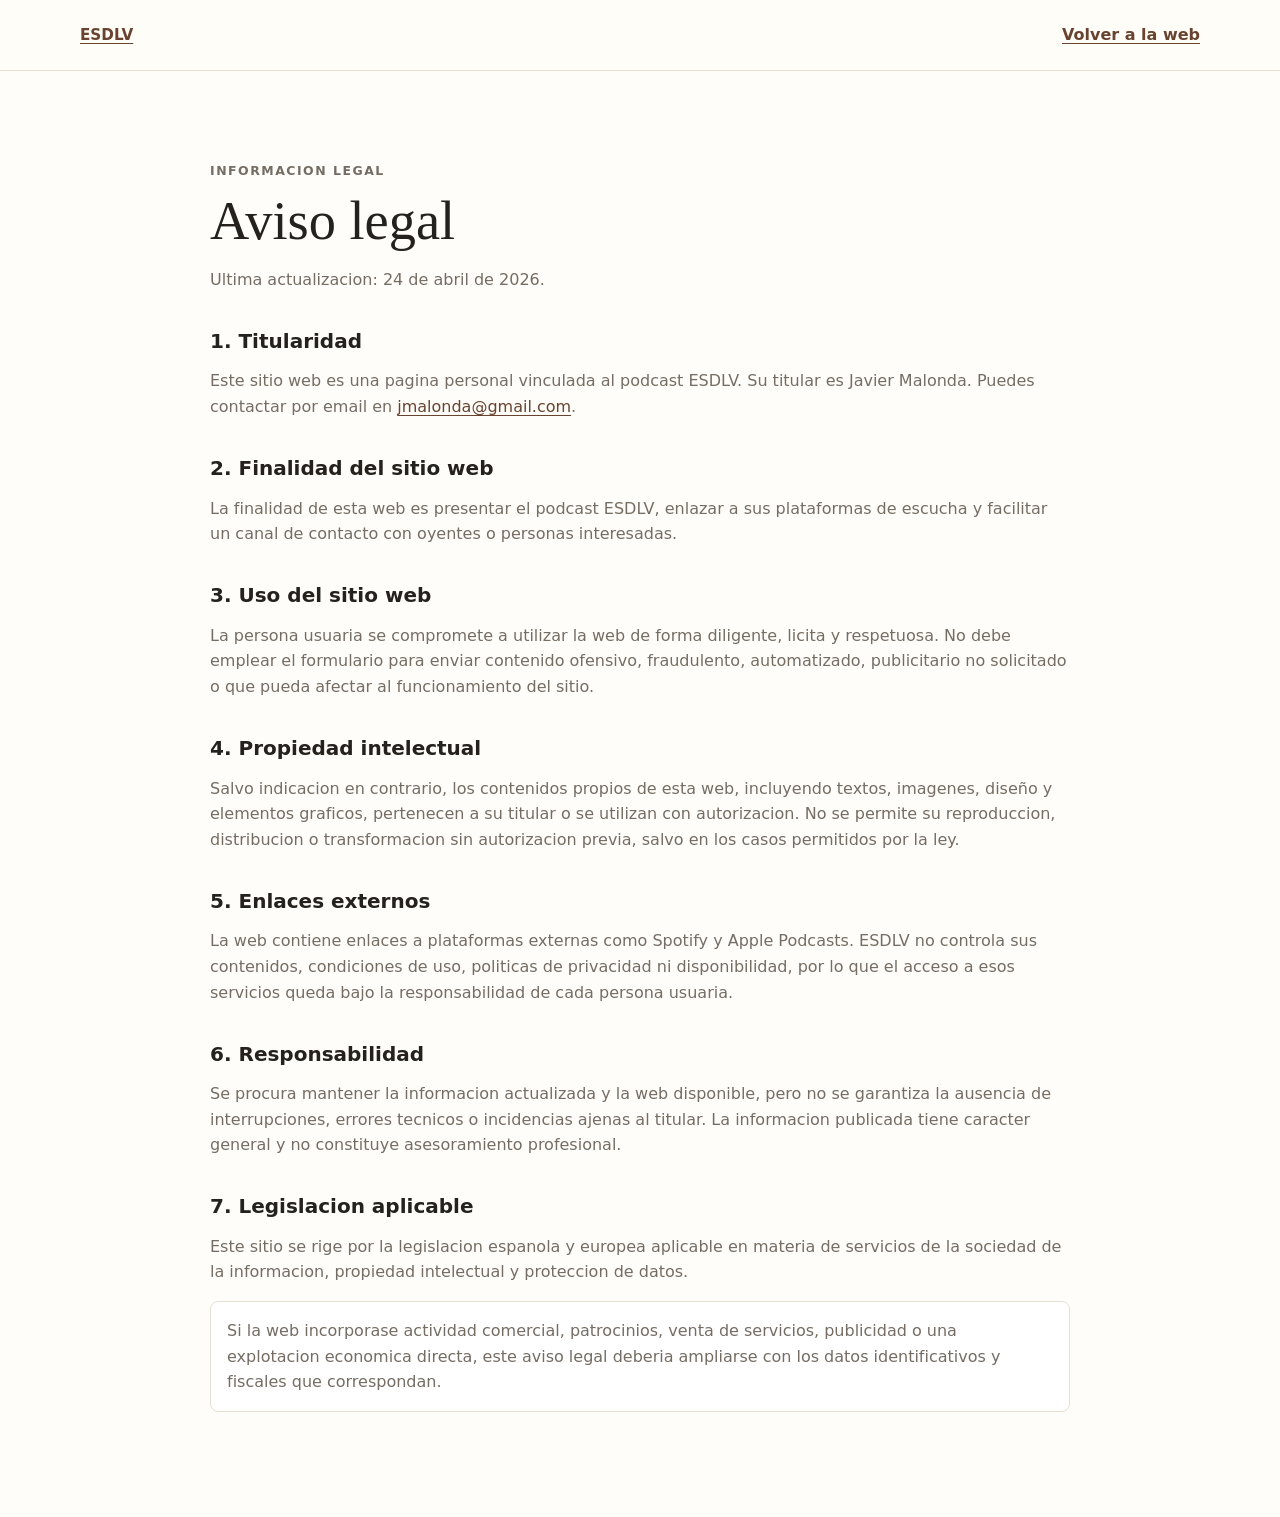
==== aviso-legal.html @ 12445daa "Add legal pages" ====
<!doctype html>
<html lang="es">
  <head>
    <meta charset="utf-8">
    <meta name="viewport" content="width=device-width, initial-scale=1">
    <meta name="description" content="Aviso legal de ESDLV.">
    <title>Aviso legal | ESDLV</title>
    <link rel="stylesheet" href="styles.css">
  </head>
  <body class="legal-page">
    <header class="legal-header">
      <div class="section-inner">
        <a class="brand" href="index.html">ESDLV</a>
        <a class="legal-back" href="index.html">Volver a la web</a>
      </div>
    </header>

    <main class="legal-main">
      <article class="legal-content">
        <p class="eyebrow">Informacion legal</p>
        <h1>Aviso legal</h1>
        <p>Ultima actualizacion: 24 de abril de 2026.</p>

        <h2>1. Titularidad</h2>
        <p>Este sitio web es una pagina personal vinculada al podcast ESDLV. Su titular es Javier Malonda. Puedes contactar por email en <a href="mailto:jmalonda@gmail.com">jmalonda@gmail.com</a>.</p>

        <h2>2. Finalidad del sitio web</h2>
        <p>La finalidad de esta web es presentar el podcast ESDLV, enlazar a sus plataformas de escucha y facilitar un canal de contacto con oyentes o personas interesadas.</p>

        <h2>3. Uso del sitio web</h2>
        <p>La persona usuaria se compromete a utilizar la web de forma diligente, licita y respetuosa. No debe emplear el formulario para enviar contenido ofensivo, fraudulento, automatizado, publicitario no solicitado o que pueda afectar al funcionamiento del sitio.</p>

        <h2>4. Propiedad intelectual</h2>
        <p>Salvo indicacion en contrario, los contenidos propios de esta web, incluyendo textos, imagenes, diseño y elementos graficos, pertenecen a su titular o se utilizan con autorizacion. No se permite su reproduccion, distribucion o transformacion sin autorizacion previa, salvo en los casos permitidos por la ley.</p>

        <h2>5. Enlaces externos</h2>
        <p>La web contiene enlaces a plataformas externas como Spotify y Apple Podcasts. ESDLV no controla sus contenidos, condiciones de uso, politicas de privacidad ni disponibilidad, por lo que el acceso a esos servicios queda bajo la responsabilidad de cada persona usuaria.</p>

        <h2>6. Responsabilidad</h2>
        <p>Se procura mantener la informacion actualizada y la web disponible, pero no se garantiza la ausencia de interrupciones, errores tecnicos o incidencias ajenas al titular. La informacion publicada tiene caracter general y no constituye asesoramiento profesional.</p>

        <h2>7. Legislacion aplicable</h2>
        <p>Este sitio se rige por la legislacion espanola y europea aplicable en materia de servicios de la sociedad de la informacion, propiedad intelectual y proteccion de datos.</p>

        <p class="legal-note">Si la web incorporase actividad comercial, patrocinios, venta de servicios, publicidad o una explotacion economica directa, este aviso legal deberia ampliarse con los datos identificativos y fiscales que correspondan.</p>
      </article>
    </main>
  </body>
</html>
---- styles.css ----
:root {
  --bg: #fffdf9;
  --surface: #ffffff;
  --ink: #25211d;
  --muted: #756d64;
  --line: #e8dfd3;
  --accent: #8f5f43;
  --accent-dark: #68432f;
  --focus: #2f6f9f;
  --shadow: 0 18px 55px rgba(58, 42, 29, 0.09);
  color-scheme: light;
}

* {
  box-sizing: border-box;
}

html {
  scroll-behavior: smooth;
}

body {
  margin: 0;
  background: var(--bg);
  color: var(--ink);
  font-family: Inter, ui-sans-serif, system-ui, -apple-system, BlinkMacSystemFont, "Segoe UI", sans-serif;
  line-height: 1.6;
  text-rendering: optimizeLegibility;
}

img {
  display: block;
  max-width: 100%;
}

a {
  color: inherit;
  text-decoration: none;
}

:focus-visible {
  outline: 3px solid var(--focus);
  outline-offset: 3px;
}

.skip-link {
  position: absolute;
  left: 1rem;
  top: 1rem;
  z-index: 20;
  transform: translateY(-160%);
  background: var(--ink);
  color: #fff;
  padding: 0.65rem 0.85rem;
  border-radius: 0.35rem;
}

.skip-link:focus {
  transform: translateY(0);
}

.site-header {
  background: var(--bg);
}

.top-nav {
  position: sticky;
  top: 0;
  z-index: 10;
  display: flex;
  align-items: center;
  justify-content: space-between;
  gap: 1rem;
  min-height: 72px;
  padding: 0 6vw;
  background: rgba(255, 253, 249, 0.88);
  border-bottom: 1px solid rgba(232, 223, 211, 0.8);
  backdrop-filter: blur(18px);
}

.brand {
  font-size: 0.95rem;
  font-weight: 700;
  letter-spacing: 0;
}

.nav-links {
  display: flex;
  align-items: center;
  gap: clamp(0.75rem, 2vw, 1.6rem);
  color: var(--muted);
  font-size: 0.95rem;
}

.nav-links a {
  padding: 0.45rem 0;
  transition: color 160ms ease;
}

.nav-links a:hover {
  color: var(--ink);
}

.hero-image-wrap {
  width: 100%;
  min-height: clamp(280px, 45vw, 680px);
  background:
    linear-gradient(135deg, rgba(143, 95, 67, 0.18), rgba(47, 111, 159, 0.12)),
    #f5efe7;
  overflow: hidden;
}

.hero-image {
  width: 100%;
  height: clamp(280px, 45vw, 680px);
  object-fit: cover;
  object-position: center;
}

.section {
  padding: clamp(4.5rem, 9vw, 8rem) 6vw;
  scroll-margin-top: 88px;
}

.section-inner {
  width: min(1120px, 100%);
  margin: 0 auto;
}

.narrow {
  width: min(760px, 100%);
  text-align: center;
}

.eyebrow {
  margin: 0 0 0.7rem;
  color: var(--accent);
  font-size: 0.78rem;
  font-weight: 700;
  letter-spacing: 0.12em;
  text-transform: uppercase;
}

h1,
h2 {
  margin: 0;
  color: var(--ink);
  font-family: Georgia, "Times New Roman", serif;
  font-weight: 500;
  line-height: 1.08;
}

h1 {
  font-size: clamp(2.2rem, 6vw, 4rem);
}

h2 {
  font-size: clamp(2rem, 5vw, 3.25rem);
}

.section-copy {
  max-width: 44rem;
  margin: 1rem auto 0;
  color: var(--muted);
  font-size: clamp(1rem, 2vw, 1.13rem);
}

.podcast-links {
  display: flex;
  flex-wrap: wrap;
  justify-content: center;
  gap: 0.85rem;
  margin-top: 2.2rem;
}

.platform-button,
.submit-button {
  display: inline-flex;
  align-items: center;
  justify-content: center;
  min-height: 48px;
  border: 1px solid transparent;
  border-radius: 0.45rem;
  font: inherit;
  font-weight: 700;
  cursor: pointer;
  transition: transform 160ms ease, box-shadow 160ms ease, background 160ms ease, color 160ms ease;
}

.platform-button {
  min-width: 164px;
  padding: 0.75rem 1.15rem;
  background: var(--surface);
  border-color: var(--line);
  box-shadow: 0 10px 28px rgba(58, 42, 29, 0.06);
}

.platform-button:hover,
.submit-button:hover {
  transform: translateY(-1px);
  box-shadow: var(--shadow);
}

.spotify:hover {
  color: #0f7d3c;
}

.apple:hover {
  color: #7a4aa3;
}

.youtube:hover {
  color: #b42318;
}

.contact-section {
  background: #f7f1e9;
}

.contact-layout {
  display: grid;
  grid-template-columns: minmax(0, 0.9fr) minmax(300px, 1.1fr);
  gap: clamp(2rem, 6vw, 5rem);
  align-items: start;
}

.contact-layout .section-copy {
  margin-left: 0;
}

.contact-form {
  display: grid;
  gap: 1rem;
  padding: clamp(1.25rem, 3vw, 2rem);
  background: var(--surface);
  border: 1px solid var(--line);
  border-radius: 0.5rem;
  box-shadow: var(--shadow);
}

.field {
  display: grid;
  gap: 0.4rem;
}

label {
  color: var(--ink);
  font-size: 0.92rem;
  font-weight: 700;
}

input,
textarea {
  width: 100%;
  border: 1px solid #d9cec1;
  border-radius: 0.4rem;
  background: #fff;
  color: var(--ink);
  font: inherit;
  padding: 0.85rem 0.95rem;
}

textarea {
  resize: vertical;
}

.legal-consent {
  display: grid;
  grid-template-columns: 1.1rem 1fr;
  gap: 0.65rem;
  align-items: start;
  color: var(--muted);
  font-size: 0.9rem;
  font-weight: 500;
  line-height: 1.45;
}

.legal-consent input {
  width: 1.1rem;
  height: 1.1rem;
  margin: 0.17rem 0 0;
  accent-color: var(--accent);
}

.legal-consent a,
.legal-links a,
.legal-page a {
  color: var(--accent-dark);
  text-decoration: underline;
  text-decoration-thickness: 1px;
  text-underline-offset: 0.18em;
}

input:invalid:not(:placeholder-shown),
textarea:invalid:not(:placeholder-shown) {
  border-color: #b54708;
}

.honeypot {
  position: absolute;
  left: -9999px;
  width: 1px;
  height: 1px;
  overflow: hidden;
}

.submit-button {
  width: 100%;
  margin-top: 0.25rem;
  padding: 0.85rem 1rem;
  background: var(--accent);
  color: #fff;
}

.submit-button:disabled {
  cursor: wait;
  opacity: 0.72;
  transform: none;
  box-shadow: none;
}

.form-status {
  min-height: 1.5rem;
  margin: 0;
  color: var(--muted);
  font-size: 0.95rem;
}

.form-status.success {
  color: #176b3a;
}

.form-status.error {
  color: #b42318;
}

.site-footer {
  padding: 1.6rem 6vw;
  background: var(--ink);
  color: rgba(255, 255, 255, 0.78);
}

.footer-inner {
  display: flex;
  align-items: center;
  justify-content: space-between;
  gap: 1rem;
}

.footer-inner p {
  margin: 0;
  color: #fff;
  font-weight: 700;
}

.legal-links {
  display: flex;
  flex-wrap: wrap;
  justify-content: flex-end;
  gap: 0.7rem 1.2rem;
  font-size: 0.9rem;
}

.site-footer .legal-links a {
  color: rgba(255, 255, 255, 0.78);
}

.legal-page {
  background: var(--bg);
}

.legal-header {
  padding: 1.4rem 6vw;
  border-bottom: 1px solid var(--line);
  background: rgba(255, 253, 249, 0.92);
}

.legal-header .section-inner {
  display: flex;
  align-items: center;
  justify-content: space-between;
  gap: 1rem;
}

.legal-back {
  color: var(--muted);
  font-weight: 700;
}

.legal-main {
  padding: clamp(3.5rem, 7vw, 6rem) 6vw;
}

.legal-content {
  width: min(860px, 100%);
  margin: 0 auto;
}

.legal-content h1 {
  margin-bottom: 0.7rem;
  font-size: clamp(2.1rem, 5vw, 3.4rem);
}

.legal-content h2 {
  margin-top: 2.4rem;
  font-family: Inter, ui-sans-serif, system-ui, -apple-system, BlinkMacSystemFont, "Segoe UI", sans-serif;
  font-size: 1.25rem;
  font-weight: 800;
}

.legal-content p,
.legal-content li {
  color: var(--muted);
}

.legal-content ul {
  padding-left: 1.2rem;
}

.legal-note {
  padding: 1rem;
  border: 1px solid var(--line);
  border-radius: 0.5rem;
  background: var(--surface);
}

@media (max-width: 760px) {
  .top-nav {
    min-height: 64px;
    padding: 0 1.1rem;
  }

  .brand {
    max-width: 8rem;
    overflow: hidden;
    text-overflow: ellipsis;
    white-space: nowrap;
  }

  .nav-links {
    gap: 0.8rem;
    font-size: 0.9rem;
  }

  .hero-image,
  .hero-image-wrap {
    height: 58vh;
    min-height: 340px;
  }

  .section {
    padding: 4rem 1.1rem;
  }

  .podcast-links {
    display: grid;
  }

  .platform-button {
    width: 100%;
  }

  .contact-layout {
    grid-template-columns: 1fr;
  }

  .footer-inner,
  .legal-header .section-inner {
    align-items: flex-start;
    flex-direction: column;
  }

  .legal-links {
    justify-content: flex-start;
  }
}

@media (prefers-reduced-motion: reduce) {
  html {
    scroll-behavior: auto;
  }

  *,
  *::before,
  *::after {
    transition-duration: 0.01ms !important;
    scroll-behavior: auto !important;
  }
}
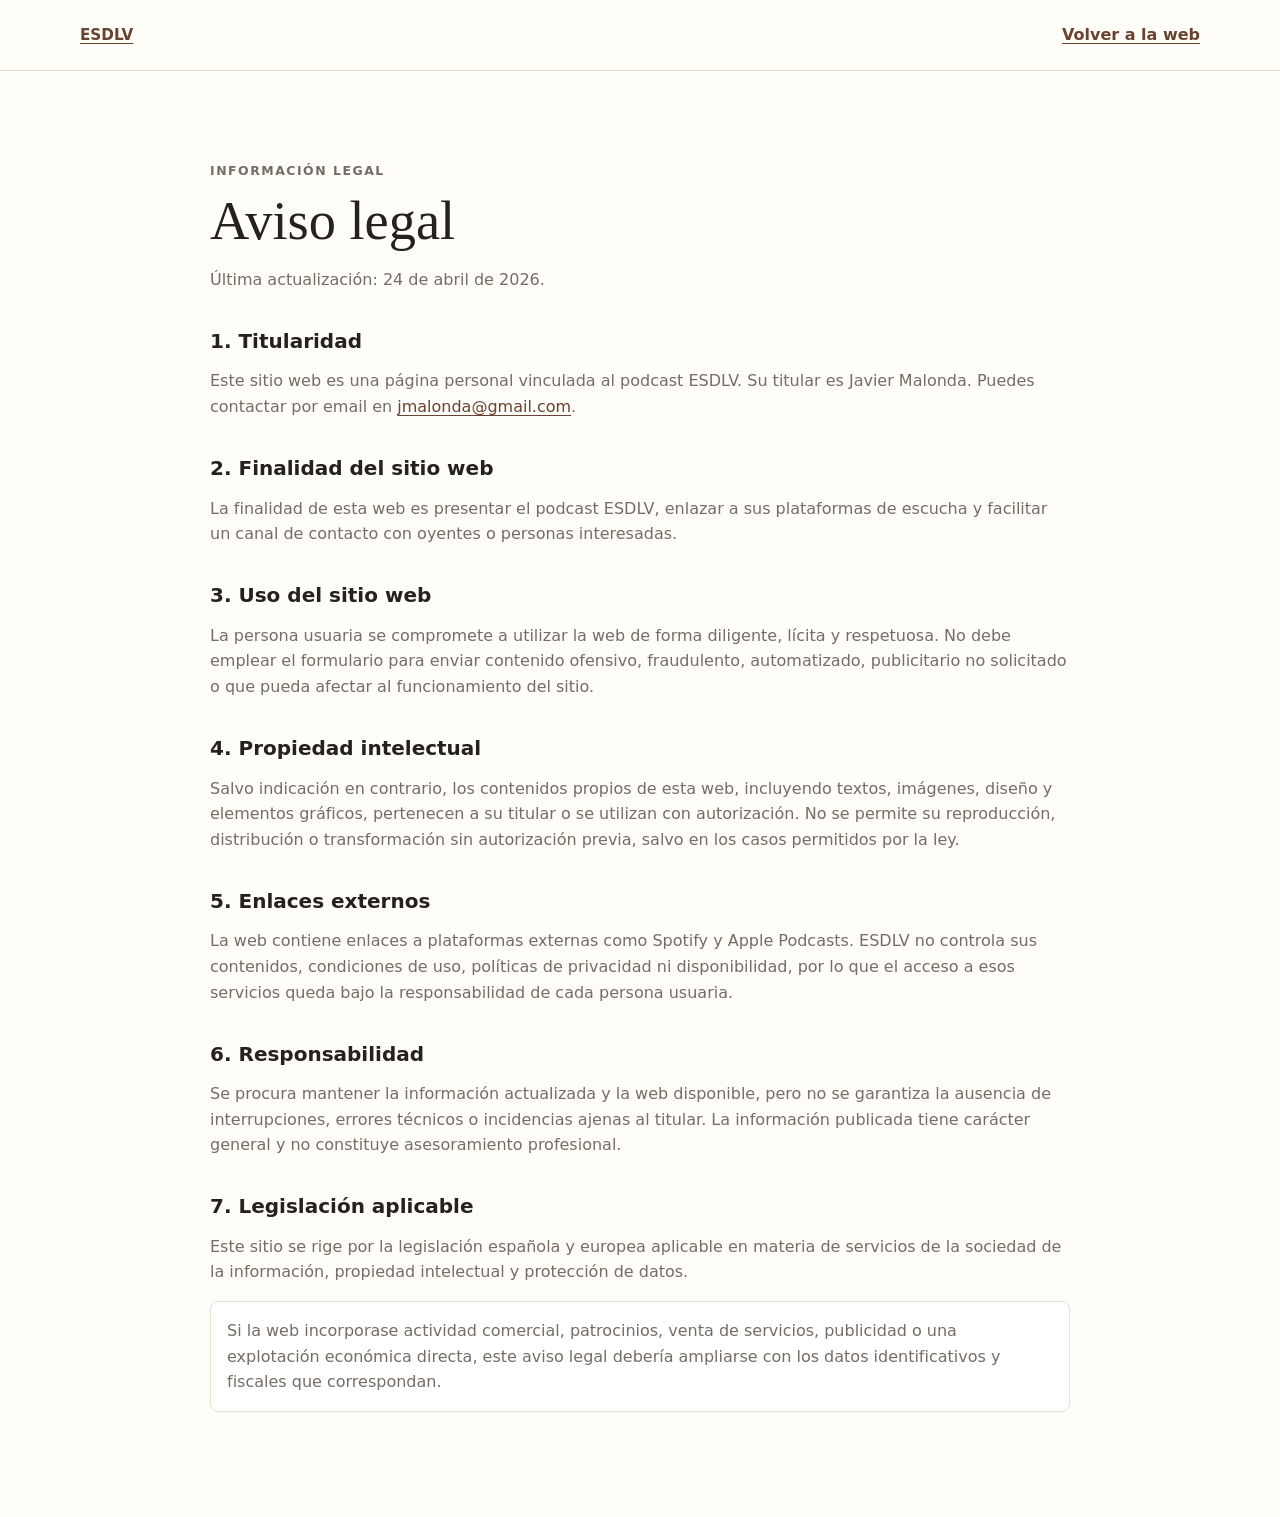
==== commit 42b336de: "Correct Spanish accents and copy" ====
--- a/aviso-legal.html
+++ b/aviso-legal.html
@@ -5,6 +5,7 @@
     <meta name="viewport" content="width=device-width, initial-scale=1">
     <meta name="description" content="Aviso legal de ESDLV.">
     <title>Aviso legal | ESDLV</title>
+    <link rel="icon" href="assets/favicon.svg" type="image/svg+xml">
     <link rel="stylesheet" href="styles.css">
   </head>
   <body class="legal-page">
@@ -17,32 +18,32 @@
 
     <main class="legal-main">
       <article class="legal-content">
-        <p class="eyebrow">Informacion legal</p>
+        <p class="eyebrow">Información legal</p>
         <h1>Aviso legal</h1>
-        <p>Ultima actualizacion: 24 de abril de 2026.</p>
+        <p>Última actualización: 24 de abril de 2026.</p>
 
         <h2>1. Titularidad</h2>
-        <p>Este sitio web es una pagina personal vinculada al podcast ESDLV. Su titular es Javier Malonda. Puedes contactar por email en <a href="mailto:jmalonda@gmail.com">jmalonda@gmail.com</a>.</p>
+        <p>Este sitio web es una página personal vinculada al podcast ESDLV. Su titular es Javier Malonda. Puedes contactar por email en <a href="mailto:jmalonda@gmail.com">jmalonda@gmail.com</a>.</p>
 
         <h2>2. Finalidad del sitio web</h2>
         <p>La finalidad de esta web es presentar el podcast ESDLV, enlazar a sus plataformas de escucha y facilitar un canal de contacto con oyentes o personas interesadas.</p>
 
         <h2>3. Uso del sitio web</h2>
-        <p>La persona usuaria se compromete a utilizar la web de forma diligente, licita y respetuosa. No debe emplear el formulario para enviar contenido ofensivo, fraudulento, automatizado, publicitario no solicitado o que pueda afectar al funcionamiento del sitio.</p>
+        <p>La persona usuaria se compromete a utilizar la web de forma diligente, lícita y respetuosa. No debe emplear el formulario para enviar contenido ofensivo, fraudulento, automatizado, publicitario no solicitado o que pueda afectar al funcionamiento del sitio.</p>
 
         <h2>4. Propiedad intelectual</h2>
-        <p>Salvo indicacion en contrario, los contenidos propios de esta web, incluyendo textos, imagenes, diseño y elementos graficos, pertenecen a su titular o se utilizan con autorizacion. No se permite su reproduccion, distribucion o transformacion sin autorizacion previa, salvo en los casos permitidos por la ley.</p>
+        <p>Salvo indicación en contrario, los contenidos propios de esta web, incluyendo textos, imágenes, diseño y elementos gráficos, pertenecen a su titular o se utilizan con autorización. No se permite su reproducción, distribución o transformación sin autorización previa, salvo en los casos permitidos por la ley.</p>
 
         <h2>5. Enlaces externos</h2>
-        <p>La web contiene enlaces a plataformas externas como Spotify y Apple Podcasts. ESDLV no controla sus contenidos, condiciones de uso, politicas de privacidad ni disponibilidad, por lo que el acceso a esos servicios queda bajo la responsabilidad de cada persona usuaria.</p>
+        <p>La web contiene enlaces a plataformas externas como Spotify y Apple Podcasts. ESDLV no controla sus contenidos, condiciones de uso, políticas de privacidad ni disponibilidad, por lo que el acceso a esos servicios queda bajo la responsabilidad de cada persona usuaria.</p>
 
         <h2>6. Responsabilidad</h2>
-        <p>Se procura mantener la informacion actualizada y la web disponible, pero no se garantiza la ausencia de interrupciones, errores tecnicos o incidencias ajenas al titular. La informacion publicada tiene caracter general y no constituye asesoramiento profesional.</p>
+        <p>Se procura mantener la información actualizada y la web disponible, pero no se garantiza la ausencia de interrupciones, errores técnicos o incidencias ajenas al titular. La información publicada tiene carácter general y no constituye asesoramiento profesional.</p>
 
-        <h2>7. Legislacion aplicable</h2>
-        <p>Este sitio se rige por la legislacion espanola y europea aplicable en materia de servicios de la sociedad de la informacion, propiedad intelectual y proteccion de datos.</p>
+        <h2>7. Legislación aplicable</h2>
+        <p>Este sitio se rige por la legislación española y europea aplicable en materia de servicios de la sociedad de la información, propiedad intelectual y protección de datos.</p>
 
-        <p class="legal-note">Si la web incorporase actividad comercial, patrocinios, venta de servicios, publicidad o una explotacion economica directa, este aviso legal deberia ampliarse con los datos identificativos y fiscales que correspondan.</p>
+        <p class="legal-note">Si la web incorporase actividad comercial, patrocinios, venta de servicios, publicidad o una explotación económica directa, este aviso legal debería ampliarse con los datos identificativos y fiscales que correspondan.</p>
       </article>
     </main>
   </body>
